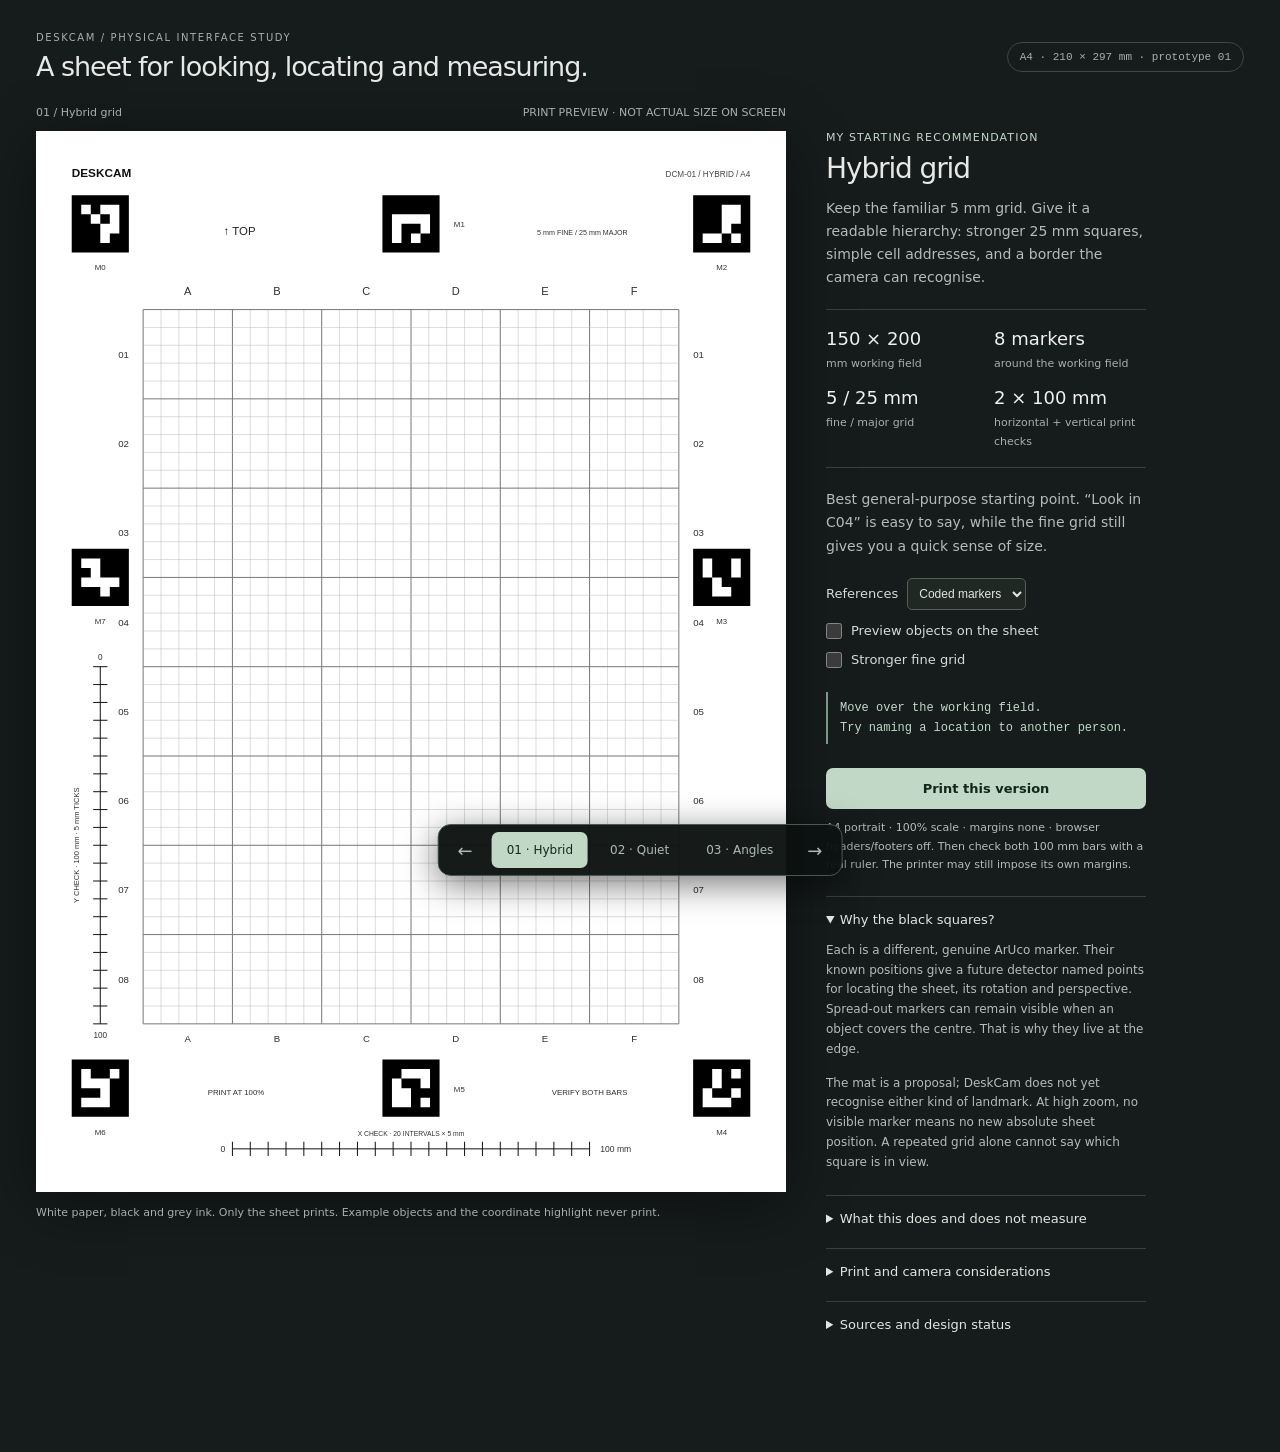
==== explainer/prototype-bench-mat.html @ dafa4680 "Prototype A4 bench mats with grid, angle and Tetris reference options Compare a hierarchical 5 mm gr" ====
<!doctype html>
<!-- Throwaway design study: three A4 desk mats, ?variant=hybrid|quiet|angles.
     Not served by the APK. Geometry is in millimetres; print only the selected SVG.
     The markers are real OpenCV DICT_4X4_50 patterns, not decorative QR-like shapes. -->
<html lang="en">
<head>
<meta charset="utf-8">
<meta name="viewport" content="width=device-width, initial-scale=1">
<title>DeskCam · A4 mat study</title>
<style>
  :root { color-scheme: dark; font-family: Inter, ui-sans-serif, system-ui, sans-serif; color:#e8e9e7; background:#161b1b; }
  * { box-sizing:border-box; }
  body { margin:0; }
  button, input { font:inherit; }
  button { cursor:pointer; }
  a { color:#b7d9c3; text-underline-offset:3px; }
  .top { max-width:1280px; margin:auto; padding:32px 36px 24px; display:flex; justify-content:space-between; align-items:center; gap:20px; }
  .eyebrow { text-transform:uppercase; letter-spacing:.16em; font-size:10px; color:#a2b3aa; margin:0 0 8px; }
  h1 { font-size:27px; font-weight:500; letter-spacing:-.04em; margin:0; }
  .badge { font:11px ui-monospace,monospace; color:#a4b1a9; border:1px solid #3d4942; border-radius:20px; padding:8px 12px; white-space:nowrap; }
  main { max-width:1280px; margin:auto; padding:0 36px 120px; display:grid; grid-template-columns:minmax(0, 750px) minmax(260px, 320px); gap:40px; align-items:start; }
  .paper-label { display:flex; justify-content:space-between; font-size:11px; color:#a7b0aa; margin-bottom:12px; }
  #paper-shell { max-width:750px; background:white; box-shadow:0 12px 60px #0006; }
  #sheet { width:100%; height:auto; display:block; background:white; color-scheme:light; }
  .paper-foot { color:#a7b0aa; font-size:11px; margin:12px 0; line-height:1.6; }
  aside { position:sticky; top:25px; padding-top:25px; }
  .kicker { color:#c2d7c9; font-size:11px; text-transform:uppercase; letter-spacing:.1em; }
  h2 { font-size:28px; font-weight:500; letter-spacing:-.04em; margin:8px 0 12px; }
  aside p { color:#b3bdb7; font-size:14px; line-height:1.65; margin:0 0 20px; }
  .specs { display:grid; grid-template-columns:1fr 1fr; gap:16px; border-top:1px solid #38403b; border-bottom:1px solid #38403b; padding:18px 0; margin-bottom:20px; }
  .specs strong { display:block; font-size:18px; font-weight:500; color:#f0f1ee; margin-bottom:3px; }
  .specs span { font-size:11px; color:#a7b0aa; }
  .controls { display:grid; gap:13px; margin:20px 0; }
  .controls label { display:flex; align-items:center; gap:9px; font-size:13px; color:#d4dcd6; }
  select { max-width:185px; border:1px solid #536057; border-radius:5px; background:#202823; color:#e0e7e0; padding:7px; font-size:12px; }
  input { accent-color:#a0c8ac; width:16px; height:16px; margin:0; }
  label:has(input:disabled) { opacity:.4; }
  #readout { min-height:52px; border-left:2px solid #799984; padding:6px 0 6px 12px; font:12px/1.7 ui-monospace,monospace; color:#c1d9c9; margin:24px 0; }
  .print { width:100%; border:0; border-radius:7px; background:#c0d8c5; color:#15251a; font-size:13px; font-weight:600; padding:13px 18px; }
  .print:hover { background:#d8e9db; }
  .small { font-size:11px; line-height:1.65; margin-top:10px; }
  details { border-top:1px solid #38403b; margin-top:22px; padding-top:15px; }
  summary { font-size:13px; cursor:pointer; color:#e0e6e0; }
  details p { font-size:12px; margin:14px 0 0; }
  .switcher { position:fixed; bottom:24px; left:50%; transform:translateX(-50%); display:flex; align-items:center; gap:7px; padding:7px; border-radius:13px; background:#0d1211f5; border:1px solid #4a5950; box-shadow:0 8px 35px #0008; z-index:10; }
  .switcher button { background:transparent; color:#aebbb2; border:0; border-radius:7px; padding:11px 15px; font-size:12px; white-space:nowrap; }
  .switcher button[aria-pressed=true] { background:#c0d8c5; color:#14291c; }
  .switcher .arrow { font-size:18px; padding:7px 12px; }
  .switcher button:focus-visible { outline:2px solid white; outline-offset:3px; }
  @media(max-width:850px) {
    .top { padding:23px 20px; } h1 { font-size:23px; } .badge { display:none; }
    main { padding:0 20px 110px; grid-template-columns:1fr; gap:20px; }
    aside { position:static; padding-top:0; } .switcher { bottom:12px; gap:1px; padding:5px; }
    .switcher button { padding:11px 9px; } .switcher .arrow { padding:7px; }
  }
  @page { size:A4 portrait; margin:0; }
  @media print {
    :root, body { background:#fff; margin:0; padding:0; }
    .screen-only, .demo-objects, .hover-cell { display:none !important; }
    main { display:block; max-width:none; padding:0; margin:0; }
    #paper-shell { width:210mm; height:297mm; max-width:none; box-shadow:none; margin:0; }
    #sheet { width:210mm; height:297mm; print-color-adjust:exact; -webkit-print-color-adjust:exact; }
  }
</style>
</head>
<body>
<header class="top screen-only">
  <div><p class="eyebrow">DeskCam / physical interface study</p><h1>A sheet for looking, locating and measuring.</h1></div>
  <span class="badge">A4 · 210 × 297 mm · prototype 01</span>
</header>
<main>
  <section>
    <div class="paper-label screen-only"><span id="preview-label">01 / Hybrid grid</span><span>PRINT PREVIEW · NOT ACTUAL SIZE ON SCREEN</span></div>
    <div id="paper-shell">
      <svg id="sheet" xmlns="http://www.w3.org/2000/svg" width="210mm" height="297mm" viewBox="0 0 210 297" role="img" aria-label="A4 camera desk mat"></svg>
    </div>
    <p class="paper-foot screen-only">White paper, black and grey ink. Only the sheet prints. Example objects and the coordinate highlight never print.</p>
  </section>
  <aside class="screen-only">
    <div class="kicker" id="recommendation">My starting recommendation</div>
    <h2 id="variant-name">Hybrid grid</h2>
    <p id="variant-description"></p>
    <div class="specs">
      <div><strong>150 × 200</strong><span>mm working field</span></div>
      <div><strong id="reference-count">8 markers</strong><span id="reference-label">around the working field</span></div>
      <div><strong id="detail-value">5 / 25 mm</strong><span id="detail-label">fine / major grid</span></div>
      <div><strong>2 × 100 mm</strong><span>horizontal + vertical print checks</span></div>
    </div>
    <p id="tradeoff"></p>
    <div class="controls">
      <label>References <select id="references"><option value="coded">Coded markers</option><option value="tetris">Tetris corners</option></select></label>
      <label><input id="objects" type="checkbox"> Preview objects on the sheet</label>
      <label><input id="strong" type="checkbox"> Stronger fine grid</label>
    </div>
    <div id="readout" aria-live="polite">Move over the working field.<br>Try naming a location to another person.</div>
    <button class="print" id="print">Print this version</button>
    <p class="small">A4 portrait · 100% scale · margins none · browser headers/footers off. Then check both 100 mm bars with a real ruler. The printer may still impose its own margins.</p>
    <details open>
      <summary id="reference-heading">Why the black squares?</summary>
      <p id="reference-description">Each is a different, genuine ArUco marker. Their known positions give a future detector named points for locating the sheet, its rotation and perspective. Spread-out markers can remain visible when an object covers the centre. That is why they live at the edge.</p>
      <p>The mat is a proposal; DeskCam does not yet recognise either kind of landmark. At high zoom, no visible marker means no new absolute sheet position. A repeated grid alone cannot say which square is in view.</p>
    </details>
    <details>
      <summary>What this does and does not measure</summary>
      <p>Letters and numbers address 25 mm cells. In the grid and quiet versions, A01 is the upper-left cell. Sheet coordinates start at the working field’s upper-left corner; x goes right and y goes down.</p>
      <p>The angle version uses 0° up, increasing clockwise. Read angles with the part aligned to the centre, or after correcting the camera view to the paper plane.</p>
      <p>Scale applies to the paper plane. A raised component’s top is closer to the camera, so its apparent size is different. Lens calibration is a separate job; this is not a replacement for a calibration board.</p>
    </details>
    <details>
      <summary>Print and camera considerations</summary>
      <p>Start with flat, matte paper. The fine grid is deliberately quieter than an object edge. Use the stronger option if your printer loses it; making every line heavy can make a small part harder to separate from its background.</p>
      <p>The isolated reference bars use identical 5 mm ticks. For the current DeskCam scale tool, select one strip as the reference and specify a 5 mm pitch. The grid and marker patterns are competing periodic textures.</p>
      <p>Focus on the object, not a crisp background marking. Keep several edge markers visible when you want to locate the whole sheet. Printed grey is not a calibrated exposure or colour reference.</p>
    </details>
    <details>
      <summary>Sources and design status</summary>
      <p>The geometry and line weights are design proposals, pending a real home-printer and camera trial. In coded mode, marker patterns are generated from OpenCV’s DICT_4X4_50, IDs 0–7, with 16 mm black outer squares and a 3 mm white surround.</p>
      <p><a href="https://docs.opencv.org/4.x/db/da9/tutorial_aruco_board_detection.html">OpenCV: marker boards and partial visibility</a><br><a href="https://docs.opencv.org/4.x/da/d13/tutorial_aruco_calibration.html">OpenCV: ArUco / ChArUco calibration</a><br><a href="https://helpx.adobe.com/acrobat/desktop/print-documents/set-up-and-print-pdfs/page-size.html">Adobe: actual-size printing</a></p>
    </details>
  </aside>
</main>
<nav class="switcher screen-only" aria-label="Compare mat designs">
  <button class="arrow" id="previous" aria-label="Previous design">←</button>
  <button data-variant="hybrid" aria-pressed="true">01 · Hybrid</button>
  <button data-variant="quiet" aria-pressed="false">02 · Quiet</button>
  <button data-variant="angles" aria-pressed="false">03 · Angles</button>
  <button class="arrow" id="next" aria-label="Next design">→</button>
</nav>
<script>
const NS = 'http://www.w3.org/2000/svg';
const sheet = document.getElementById('sheet');
const field = {x:30, y:50, w:150, h:200};
// Generated with cv2.aruco.generateImageMarker(DICT_4X4_50, id, 6).
// Each string is one row of six modules, including the one-module black border.
const markerBits = [["111111", "101001", "110101", "111001", "111011", "111111"], ["111111", "111111", "100001", "101101", "101011", "111111"], ["111111", "111001", "111001", "111011", "100101", "111111"], ["111111", "101101", "101101", "110111", "110011", "111111"], ["111111", "110101", "110111", "101101", "100011", "111111"], ["111111", "110001", "101101", "100111", "100101", "111111"], ["111111", "101101", "100011", "111011", "100011", "111111"], ["111111", "100111", "110111", "100001", "111011", "111111"]];
const markerCentres = [[18,26],[105,26],[192,26],[192,125],[192,268],[105,268],[18,268],[18,125]];
// A future detector can use this explicit geometry; nothing is inferred from screen pixels.
window.DeskcamMat = {
  revision:'DCM-01', units:'mm', dictionary:'DICT_4X4_50', page:[210,297], field,
  markerSize:16, quietZone:3,
  codedMarkers:markerCentres.map(([x,y], id) => ({id, corners:[[x-8,y-8],[x+8,y-8],[x+8,y+8],[x-8,y+8]]}))
};
const variants = {
  hybrid:{name:'Hybrid grid', label:'01 / Hybrid grid', recommendation:'My starting recommendation',
    description:'Keep the familiar 5 mm grid. Give it a readable hierarchy: stronger 25 mm squares, simple cell addresses, and a border the camera can recognise.',
    detail:'5 / 25 mm', detailLabel:'fine / major grid',
    tradeoff:'Best general-purpose starting point. “Look in C04” is easy to say, while the fine grid still gives you a quick sense of size.'},
  quiet:{name:'Quiet field', label:'02 / Quiet field', recommendation:'For seeing the object clearly',
    description:'Leave the centre almost empty. Put the scale, addresses and recognition marks around the edge, where they compete less with component outlines.',
    detail:'5 mm edges', detailLabel:'no grid beneath the object',
    tradeoff:'My second choice for tiny parts or software that separates objects from the background. Coarse cell locations are less obvious without grid lines.'},
  angles:{name:'Angle station', label:'03 / Angle station', recommendation:'For deliberate alignment',
    description:'A centre and an angle dial make this a small alignment station. Position a part on the crosshair, then refer to a direction or radius.',
    detail:'10° / 30°', detailLabel:'ticks / numbered angles',
    tradeoff:'Useful for comparing a lead, edge or tool direction. Less useful for general placement: the object often hides the centre, and the ring needs centring to mean anything.'}
};
document.getElementById('references').value = new URLSearchParams(location.search).get('references') === 'tetris' ? 'tetris' : 'coded';
let variant = new URLSearchParams(location.search).get('variant') || 'hybrid';
if (!variants[variant]) variant = 'hybrid';
function el(tag, attrs={}, text='', parent=sheet) {
  const node=document.createElementNS(NS,tag);
  for (const [key,value] of Object.entries(attrs)) node.setAttribute(key,value);
  if(text) node.textContent=text;
  parent.appendChild(node); return node;
}
function line(x1,y1,x2,y2,stroke='#222',width=.22,parent=sheet) {
  return el('line',{x1,y1,x2,y2,stroke,'stroke-width':width},'',parent);
}
function text(x,y,value,size=2.7,anchor='middle',fill='#303030',parent=sheet) {
  return el('text',{x,y,'font-size':size,'font-family':'Arial, Helvetica, sans-serif','text-anchor':anchor,fill},value,parent);
}
function cross(x,y,r=1.3,colour='#888',width=.18,parent=sheet) {
  line(x-r,y,x+r,y,colour,width,parent); line(x,y-r,x,y+r,colour,width,parent);
}
// Four distinct tetrominoes: TL=L, TR=T, BR=Z, BL=O. The Z and O have rotational
// symmetry individually. Their distinct identities and known layout orient the sheet
// when enough landmarks are visible; they are not ArUco codes or detector-ready tags.
const tetrominoes = [
  {id:0,name:'L / TL',cells:[[0,0],[0,1],[0,2],[1,2]],w:2,h:3},
  {id:2,name:'T / TR',cells:[[0,0],[1,0],[2,0],[1,1]],w:3,h:2},
  {id:4,name:'Z / BR',cells:[[0,0],[1,0],[1,1],[2,1]],w:3,h:2},
  {id:6,name:'O / BL',cells:[[0,0],[1,0],[0,1],[1,1]],w:2,h:2}
];
function markers() {
  const tetris=document.getElementById('references').value==='tetris';
  window.DeskcamMat.referenceMode=tetris?'tetris':'coded';
  window.DeskcamMat.markers=tetris?[]:window.DeskcamMat.codedMarkers;
  window.DeskcamMat.landmarks=tetris?tetrominoes.map(shape=>({...shape,centre:markerCentres[shape.id],cellSize:5})):[];
  if(tetris) {
    tetrominoes.forEach(shape=>{
      const [x,y]=markerCentres[shape.id], cell=5;
      const g=el('g',{'data-tetromino':shape.name});
      let d='';
      shape.cells.forEach(([cx,cy])=>{ d+=`M${cx} ${cy}h1v1h-1z`; });
      el('path',{d,fill:'#000',transform:`translate(${x-shape.w*cell/2} ${y-shape.h*cell/2}) scale(${cell})`},'',g);
      text(x,y+12,shape.name,2.2,'middle','#333',g);
    });
    return;
  }
  markerCentres.forEach(([x,y],id) => {
    const g=el('g',{'data-marker-id':id});
    el('rect',{x:x-11,y:y-11,width:22,height:22,fill:'white'},'',g);
    // A single black compound path prevents hairline seams between black modules.
    let d='';
    markerBits[id].forEach((row,r)=>[...row].forEach((bit,c)=>{
      if(bit==='1') d+=`M${c} ${r}h1v1h-1z`;
    }));
    el('path',{d,fill:'#000',transform:`translate(${x-8} ${y-8}) scale(${16/6})`},'',g);
    if(id===1||id===5) text(x+12,y+1,`M${id}`,2.2,'start','#333',g);
    else text(x,y+13,`M${id}`,2.2,'middle','#333',g);
  });
}
function common() {
  el('rect',{width:210,height:297,fill:'white'});
  text(10,13,'DESKCAM',3.3,'start','#111').setAttribute('font-weight','700');
  text(200,13,`DCM-01 / ${variant.toUpperCase()} / A4`,2.3,'end','#444');
  markers();
  // Exact, isolated references in both axes. All ticks are identical and 5 mm apart.
  line(55,285,155,285,'#111',.28);
  for(let mm=0;mm<=100;mm+=5) line(55+mm,283,55+mm,287,'#111',.28);
  text(53,286,'0',2.4,'end'); text(158,286,'100 mm',2.4,'start');
  text(105,281.5,'X CHECK · 20 INTERVALS × 5 mm',1.9);
  line(18,150,18,250,'#111',.28);
  for(let mm=0;mm<=100;mm+=5) line(16,150+mm,20,150+mm,'#111',.28);
  text(18,148,'0',2.3); text(18,254,'100',2.3);
  text(12,200,'Y CHECK · 100 mm · 5 mm TICKS',2.1).setAttribute('transform','rotate(-90 12 200)');
  // Orientation cue has different words at each end; letters do not have to do that job.
  text(57,29,'↑ TOP',3.2,'middle','#222');
  text(153,29,variant==='hybrid'?'5 mm FINE / 25 mm MAJOR':variant==='quiet'?'5 mm EDGE TICKS':'0° UP / CLOCKWISE',2.0);
  text(56,270,'PRINT AT 100%',2.2); text(155,270,'VERIFY BOTH BARS',2.2);
}
function addresses() {
  for(let c=0;c<6;c++) {
    text(field.x+c*25+12.5,46,String.fromCharCode(65+c),3.1);
    text(field.x+c*25+12.5,255,String.fromCharCode(65+c),2.7);
  }
  for(let r=0;r<8;r++) {
    const y=field.y+r*25+13.5, label=String(r+1).padStart(2,'0');
    text(26,y,label,2.7,'end'); text(184,y,label,2.7,'start');
  }
}
function hybrid() {
  const fine=document.getElementById('strong').checked?'#939393':'#b9b9b9';
  const width=document.getElementById('strong').checked ? .22 : .14;
  for(let x=0;x<=150;x+=5) line(30+x,50,30+x,250,x%25===0?'#777':fine,x%25===0 ? .28 : width);
  for(let y=0;y<=200;y+=5) line(30,50+y,180,50+y,y%25===0?'#777':fine,y%25===0 ? .28 : width);
  addresses();
}
function quiet() {
  for(let x=0;x<=150;x+=5) {
    const n=x%25===0?2.8:1.3;
    line(30+x,50,30+x,50+n,'#777',.22); line(30+x,250,30+x,250-n,'#777',.22);
  }
  for(let y=0;y<=200;y+=5) {
    const n=y%25===0?2.8:1.3;
    line(30,50+y,30+n,50+y,'#777',.22); line(180,50+y,180-n,50+y,'#777',.22);
  }
  [[55,75],[155,75],[55,225],[155,225]].forEach(([x,y])=>cross(x,y,1.1,'#bbb'));
  cross(105,150,1.5,'#bbb');
  addresses();
}
function polar(r,deg) { const a=(deg-90)*Math.PI/180; return [105+r*Math.cos(a),150+r*Math.sin(a)]; }
function angles() {
  for(const r of [20,40,60]) {
    el('circle',{cx:105,cy:150,r,fill:'none',stroke:'#b0b0b0','stroke-width':.18});
    const [x,y]=polar(r,225); text(x-2,y+2,`r${r}`,2.4,'end','#777');
  }
  el('circle',{cx:105,cy:150,r:68,fill:'none',stroke:'#555','stroke-width':.3});
  for(let deg=0;deg<360;deg+=10) {
    const a=polar(deg%30===0?64:66,deg),b=polar(68,deg);
    line(...a,...b,'#333',deg%30===0 ? .3 : .2);
    if(deg%30===0) { const [x,y]=polar(74,deg); text(x,y+1,`${deg}°`,deg%90===0?3.2:2.5); }
  }
  // Broken axes leave the placement zone quieter than a full fan of spokes.
  for(const deg of [0,90,180,270]) { line(...polar(5,deg),...polar(60,deg),'#aaa',.18); }
  cross(105,150,3,'#333',.25);
  text(105,56,'ALIGN THE PART TO THE CENTRE',2.5);
  text(105,243,'RADII IN mm · ANGLES CLOCKWISE FROM TOP',2.2);
}
function objects() {
  if(!document.getElementById('objects').checked) return;
  const g=el('g',{class:'demo-objects','pointer-events':'none'});
  const pcb=el('g',{transform:'rotate(-12 105 150)'},'',g);
  el('rect',{x:69,y:125,width:72,height:50,rx:1.4,fill:'#355949',stroke:'#243c32','stroke-width':.5},'',pcb);
  [[73,129],[137,129],[73,171],[137,171]].forEach(([cx,cy])=>el('circle',{cx,cy,r:1.4,fill:'#e7d5a0'},'',pcb));
  el('path',{d:'M79 151H91V139H113V148H131M82 166H112V159H131',fill:'none',stroke:'#82a987','stroke-width':.8},'',pcb);
  el('rect',{x:94,y:142,width:21,height:16,rx:.7,fill:'#1d2324'},'',pcb);
  for(let i=0;i<8;i++) {
    line(95+i*2.6,139.5,95+i*2.6,142,'#bcc0bb',.8,pcb);
    line(95+i*2.6,158,95+i*2.6,160.5,'#bcc0bb',.8,pcb);
  }
  text(104.5,151,'IC',3,'middle','#89938a',pcb);
  el('rect',{x:123,y:143,width:10,height:17,fill:'#232c2c'},'',pcb);
  text(80,135,'EXAMPLE',2.5,'start','#dae2d8',pcb);
  el('circle',{cx:144,cy:214,r:9,fill:'#c4c9c8',stroke:'#747d7b','stroke-width':.45},'',g);
  el('circle',{cx:144,cy:214,r:4,fill:'#fff',stroke:'#747d7b','stroke-width':.4},'',g);
}
function render() {
  sheet.replaceChildren(); common(); ({hybrid,quiet,angles}[variant])(); objects();
  el('rect',{id:'hover',class:'hover-cell',fill:'#629fbc','fill-opacity':.16,stroke:'#477d97','stroke-width':.35,visibility:'hidden','pointer-events':'none'});
  const info=variants[variant];
  for(const [id,key] of [['preview-label','label'],['variant-name','name'],['recommendation','recommendation'],['variant-description','description'],['detail-value','detail'],['detail-label','detailLabel'],['tradeoff','tradeoff']]) document.getElementById(id).textContent=info[key];
  document.getElementById('strong').disabled=variant!=='hybrid';
  const tetris=document.getElementById('references').value==='tetris';
  document.getElementById('reference-count').textContent=tetris?'4 shapes':'8 markers';
  document.getElementById('reference-label').textContent=tetris?'different in each corner':'around the working field';
  document.getElementById('reference-heading').textContent=tetris?'Your Tetris idea':'Why the black squares?';
  document.getElementById('reference-description').textContent=tetris
    ? 'Yes: different corner shapes break the grid’s rotational symmetry. Here L is top-left, T top-right, Z bottom-right and O bottom-left. The Z and O are individually ambiguous after some rotations; the known arrangement resolves orientation when enough corners are visible. This would need shape-recognition code of our own.'
    : 'Each is a different, genuine ArUco marker. Their known positions give a future detector named points for locating the sheet, its rotation and perspective. Spread-out markers can remain visible when an object covers the centre. That is why they live at the edge.';
  document.querySelectorAll('[data-variant]').forEach(b=>b.setAttribute('aria-pressed',String(b.dataset.variant===variant)));
  document.getElementById('readout').innerHTML='Move over the working field.<br>Try naming a location to another person.';
  sheet.setAttribute('aria-label',`A4 ${info.name} desk mat: ${tetris?'four Tetris corner shapes':'eight ArUco markers'} and two 100 mm check bars`);
}
function select(next) {
  variant=next;
  const url=new URL(location.href); url.searchParams.set('variant',variant);
  url.searchParams.set('references',document.getElementById('references').value);
  history.replaceState(null,'',url); render();
}
function cycle(step) { const keys=Object.keys(variants); select(keys[(keys.indexOf(variant)+step+keys.length)%keys.length]); }
function locationAt(event) {
  const p=sheet.createSVGPoint(); p.x=event.clientX; p.y=event.clientY;
  const q=p.matrixTransform(sheet.getScreenCTM().inverse());
  const x=q.x-field.x,y=q.y-field.y, highlight=document.getElementById('hover');
  if(x<0||y<0||x>=field.w||y>=field.h) { highlight.setAttribute('visibility','hidden'); return; }
  const c=Math.floor(x/25),r=Math.floor(y/25);
  if(variant==='angles') {
    highlight.setAttribute('visibility','hidden');
    const dx=q.x-105,dy=q.y-150,rad=Math.hypot(dx,dy);
    const angle=(Math.atan2(dx,-dy)*180/Math.PI+360)%360;
    document.getElementById('readout').textContent=`r ${rad.toFixed(1)} mm · ${angle.toFixed(0)}° clockwise from top`;
  } else {
    for(const [key,value] of Object.entries({x:field.x+c*25,y:field.y+r*25,width:25,height:25,visibility:'visible'})) highlight.setAttribute(key,value);
    document.getElementById('readout').textContent=`${String.fromCharCode(65+c)}${String(r+1).padStart(2,'0')} · x ${x.toFixed(1)} mm · y ${y.toFixed(1)} mm`;
  }
}
document.querySelectorAll('[data-variant]').forEach(b=>b.addEventListener('click',()=>select(b.dataset.variant)));
document.getElementById('previous').onclick=()=>cycle(-1);
document.getElementById('next').onclick=()=>cycle(1);
document.getElementById('objects').onchange=render;
document.getElementById('references').onchange=()=>select(variant);
document.getElementById('strong').onchange=render;
document.getElementById('print').onclick=()=>window.print();
sheet.addEventListener('pointermove',locationAt);
sheet.addEventListener('pointerleave',()=>document.getElementById('hover').setAttribute('visibility','hidden'));
document.addEventListener('keydown',event=>{
  if(event.target.closest('input,textarea,select,[contenteditable]')) return;
  if(event.key==='ArrowLeft'||event.key==='ArrowRight') { event.preventDefault(); cycle(event.key==='ArrowLeft'?-1:1); }
});
render();
</script>
</body>
</html>
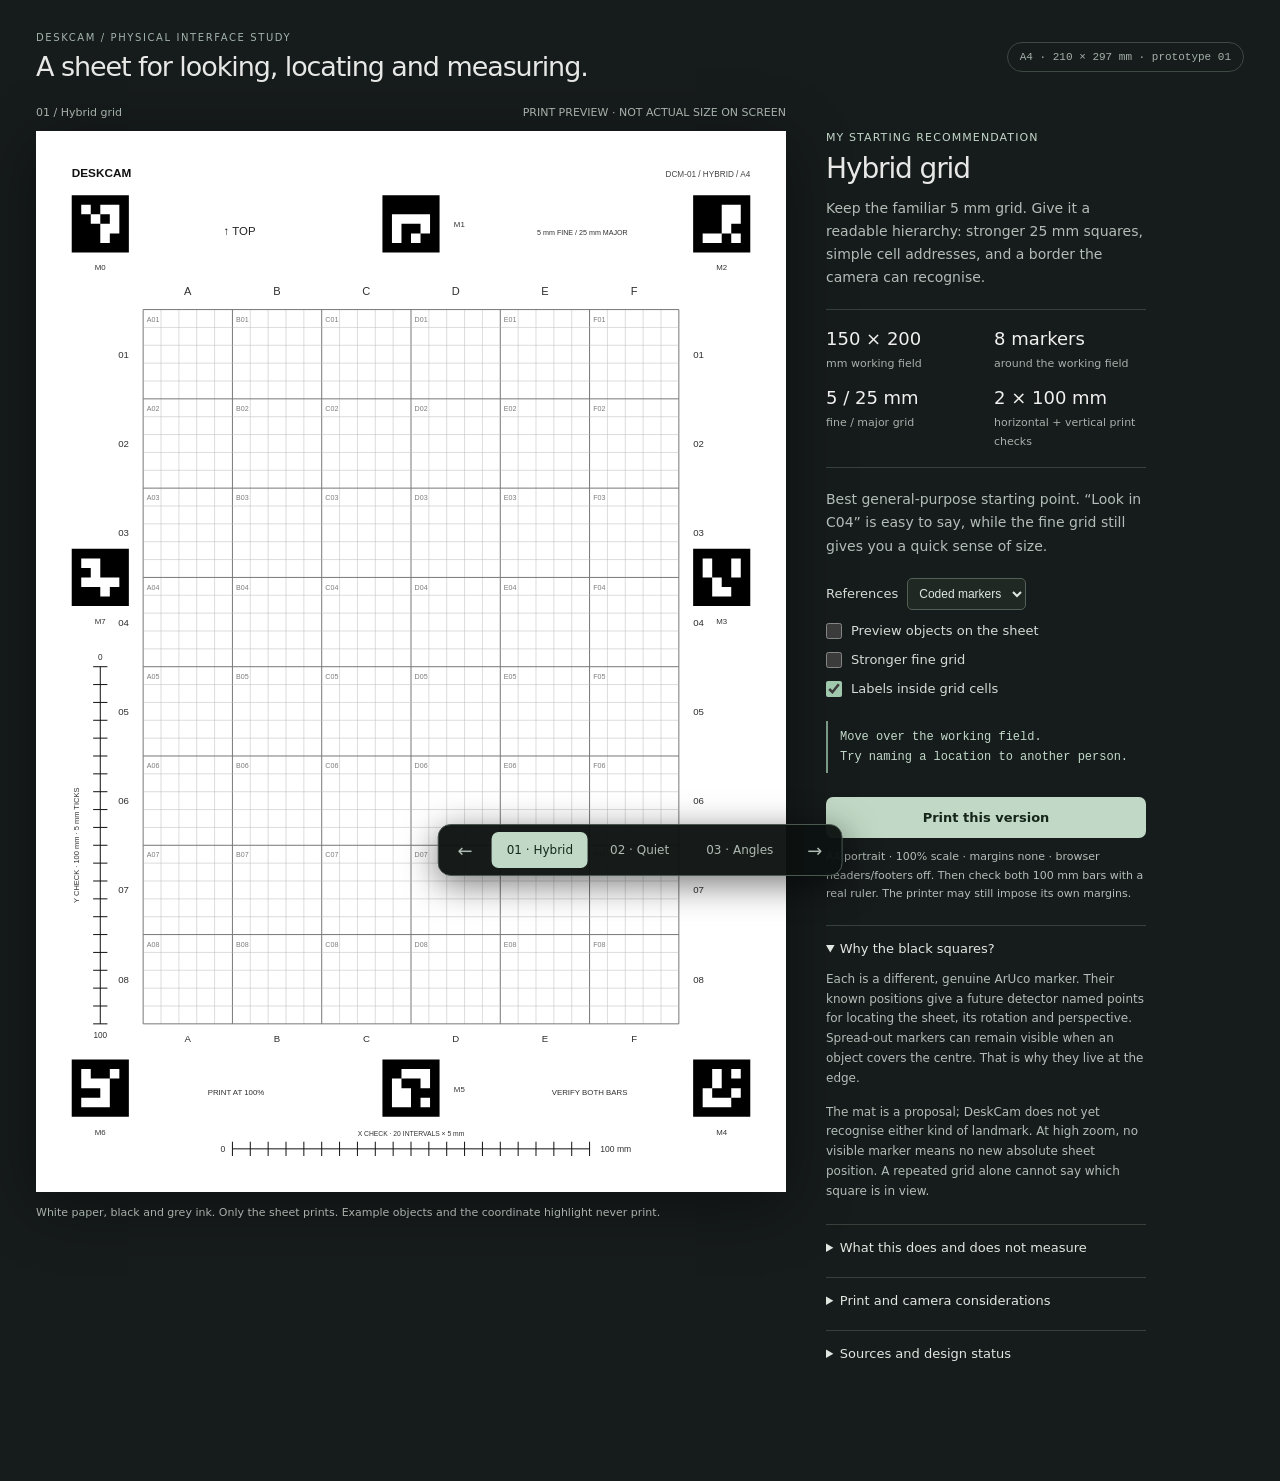
==== commit 13f6d1ec: "Add local cell addresses for close-up mat views Place optional small addresses inside 25 mm grid cel" ====
--- a/explainer/prototype-bench-mat.html
+++ b/explainer/prototype-bench-mat.html
@@ -91,6 +91,7 @@
       <label>References <select id="references"><option value="coded">Coded markers</option><option value="tetris">Tetris corners</option></select></label>
       <label><input id="objects" type="checkbox"> Preview objects on the sheet</label>
       <label><input id="strong" type="checkbox"> Stronger fine grid</label>
+      <label><input id="cellnames" type="checkbox" checked> Labels inside grid cells</label>
     </div>
     <div id="readout" aria-live="polite">Move over the working field.<br>Try naming a location to another person.</div>
     <button class="print" id="print">Print this version</button>
@@ -102,7 +103,7 @@
     </details>
     <details>
       <summary>What this does and does not measure</summary>
-      <p>Letters and numbers address 25 mm cells. In the grid and quiet versions, A01 is the upper-left cell. Sheet coordinates start at the working field’s upper-left corner; x goes right and y goes down.</p>
+      <p>Letters and numbers address 25 mm cells. Optional interior labels leave a nearby address visible in a close crop, if the object does not cover it. In the grid and quiet versions, A01 is the upper-left cell. Sheet coordinates start at the working field’s upper-left corner; x goes right and y goes down.</p>
       <p>The angle version uses 0° up, increasing clockwise. Read angles with the part aligned to the centre, or after correcting the camera view to the paper plane.</p>
       <p>Scale applies to the paper plane. A raised component’s top is closer to the camera, so its apparent size is different. Lens calibration is a separate job; this is not a replacement for a calibration board.</p>
     </details>
@@ -244,6 +245,11 @@
   const width=document.getElementById('strong').checked ? .22 : .14;
   for(let x=0;x<=150;x+=5) line(30+x,50,30+x,250,x%25===0?'#777':fine,x%25===0 ? .28 : width);
   for(let y=0;y<=200;y+=5) line(30,50+y,180,50+y,y%25===0?'#777':fine,y%25===0 ? .28 : width);
+  if(document.getElementById('cellnames').checked) {
+    for(let row=0;row<8;row++) for(let col=0;col<6;col++) {
+      text(31+col*25,53.4+row*25,String.fromCharCode(65+col)+String(row+1).padStart(2,'0'),2,'start','#7d7d7d');
+    }
+  }
   addresses();
 }
 function quiet() {
@@ -301,6 +307,7 @@
   const info=variants[variant];
   for(const [id,key] of [['preview-label','label'],['variant-name','name'],['recommendation','recommendation'],['variant-description','description'],['detail-value','detail'],['detail-label','detailLabel'],['tradeoff','tradeoff']]) document.getElementById(id).textContent=info[key];
   document.getElementById('strong').disabled=variant!=='hybrid';
+  document.getElementById('cellnames').disabled=variant!=='hybrid';
   const tetris=document.getElementById('references').value==='tetris';
   document.getElementById('reference-count').textContent=tetris?'4 shapes':'8 markers';
   document.getElementById('reference-label').textContent=tetris?'different in each corner':'around the working field';
@@ -341,6 +348,7 @@
 document.getElementById('objects').onchange=render;
 document.getElementById('references').onchange=()=>select(variant);
 document.getElementById('strong').onchange=render;
+document.getElementById('cellnames').onchange=render;
 document.getElementById('print').onclick=()=>window.print();
 sheet.addEventListener('pointermove',locationAt);
 sheet.addEventListener('pointerleave',()=>document.getElementById('hover').setAttribute('visibility','hidden'));
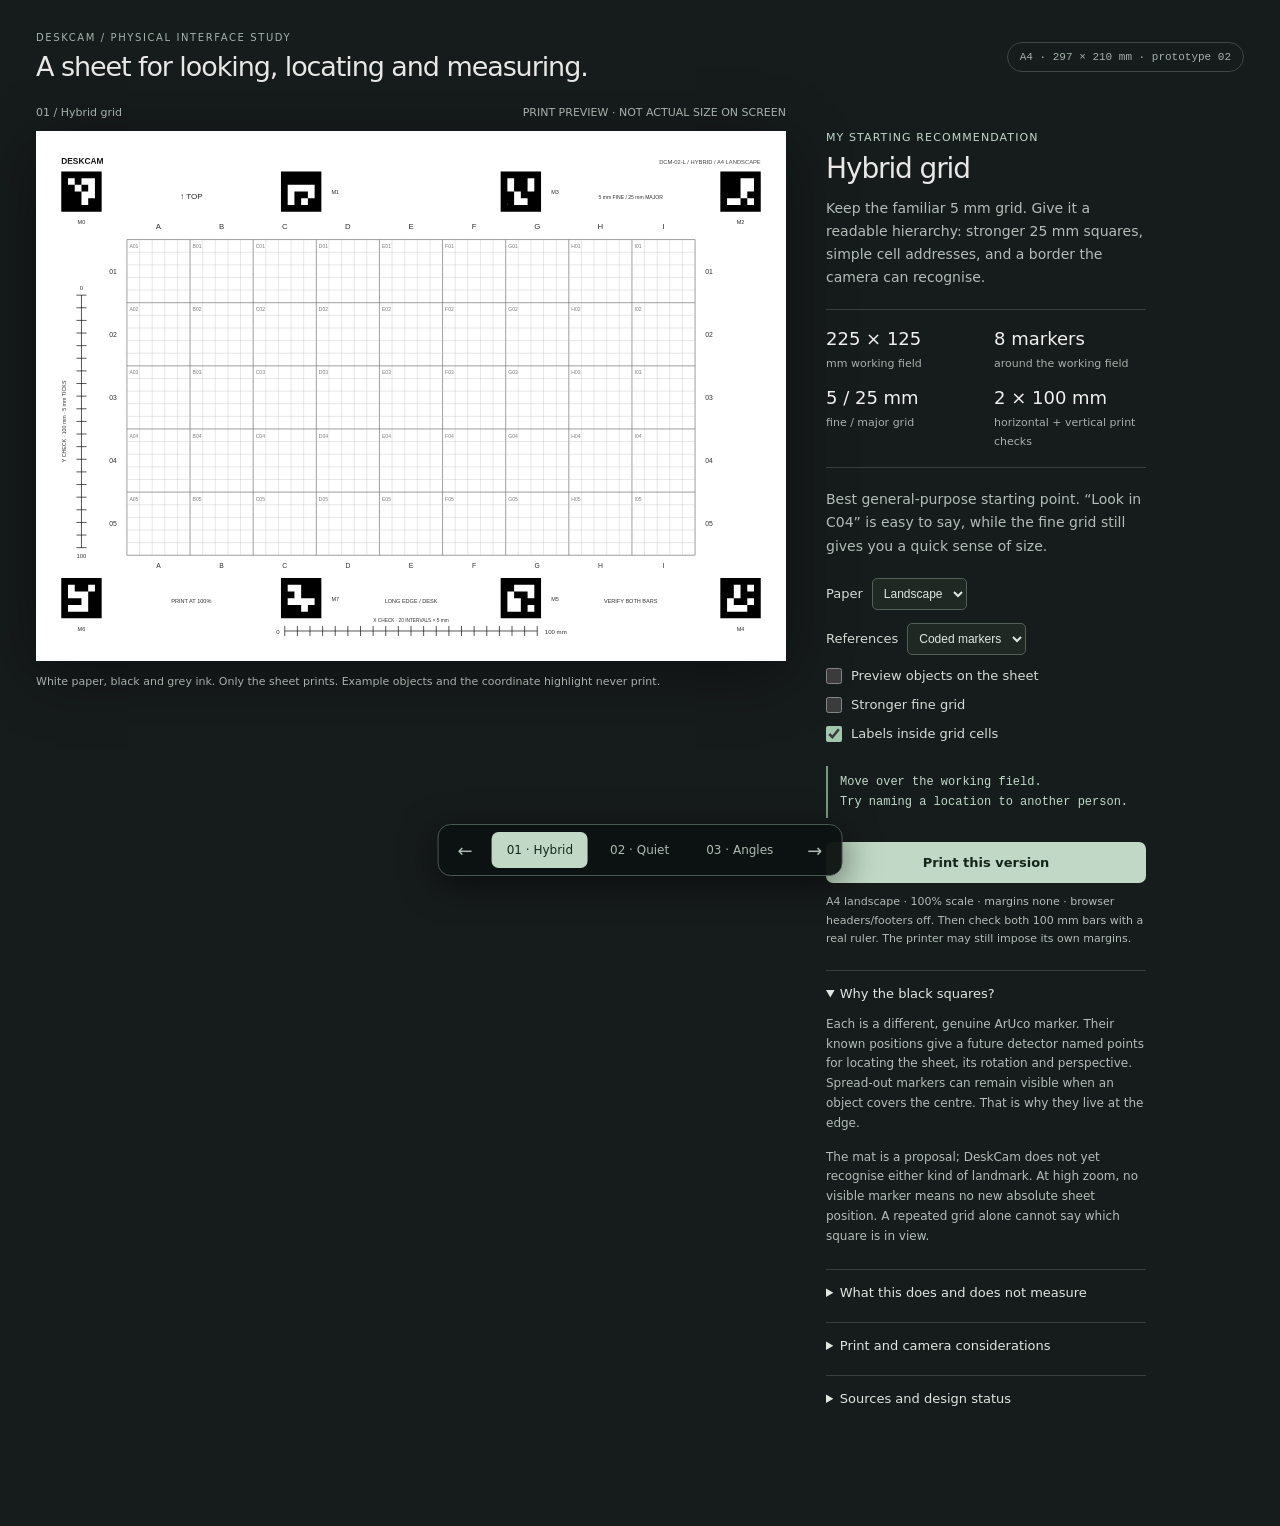
==== commit 021a6a13: "Merge the landscape bench mat from codex-review" ====
--- a/explainer/prototype-bench-mat.html
+++ b/explainer/prototype-bench-mat.html
@@ -66,7 +66,7 @@
 <body>
 <header class="top screen-only">
   <div><p class="eyebrow">DeskCam / physical interface study</p><h1>A sheet for looking, locating and measuring.</h1></div>
-  <span class="badge">A4 · 210 × 297 mm · prototype 01</span>
+  <span class="badge" id="page-badge">A4 · 210 × 297 mm · prototype 01</span>
 </header>
 <main>
   <section>
@@ -81,13 +81,14 @@
     <h2 id="variant-name">Hybrid grid</h2>
     <p id="variant-description"></p>
     <div class="specs">
-      <div><strong>150 × 200</strong><span>mm working field</span></div>
+      <div><strong id="field-size">150 × 200</strong><span>mm working field</span></div>
       <div><strong id="reference-count">8 markers</strong><span id="reference-label">around the working field</span></div>
       <div><strong id="detail-value">5 / 25 mm</strong><span id="detail-label">fine / major grid</span></div>
       <div><strong>2 × 100 mm</strong><span>horizontal + vertical print checks</span></div>
     </div>
     <p id="tradeoff"></p>
     <div class="controls">
+      <label>Paper <select id="orientation"><option value="landscape">Landscape</option><option value="portrait">Portrait</option></select></label>
       <label>References <select id="references"><option value="coded">Coded markers</option><option value="tetris">Tetris corners</option></select></label>
       <label><input id="objects" type="checkbox"> Preview objects on the sheet</label>
       <label><input id="strong" type="checkbox"> Stronger fine grid</label>
@@ -95,7 +96,7 @@
     </div>
     <div id="readout" aria-live="polite">Move over the working field.<br>Try naming a location to another person.</div>
     <button class="print" id="print">Print this version</button>
-    <p class="small">A4 portrait · 100% scale · margins none · browser headers/footers off. Then check both 100 mm bars with a real ruler. The printer may still impose its own margins.</p>
+    <p class="small"><span id="print-orientation">A4 landscape</span> · 100% scale · margins none · browser headers/footers off. Then check both 100 mm bars with a real ruler. The printer may still impose its own margins.</p>
     <details open>
       <summary id="reference-heading">Why the black squares?</summary>
       <p id="reference-description">Each is a different, genuine ArUco marker. Their known positions give a future detector named points for locating the sheet, its rotation and perspective. Spread-out markers can remain visible when an object covers the centre. That is why they live at the edge.</p>
@@ -130,14 +131,28 @@
 <script>
 const NS = 'http://www.w3.org/2000/svg';
 const sheet = document.getElementById('sheet');
-const field = {x:30, y:50, w:150, h:200};
+const landscape=new URLSearchParams(location.search).get('orientation')!=='portrait';
+const pageSize=landscape?[297,210]:[210,297];
+const field=landscape?{x:36,y:43,w:225,h:125}:{x:30,y:50,w:150,h:200};
+const centre=[field.x+field.w/2,field.y+field.h/2];
+const cols=field.w/25, rows=field.h/25;
+const printStyle=document.createElement('style');
+printStyle.textContent=`@page {size:A4 ${landscape?'landscape':'portrait'};margin:0;}
+  @media print {#paper-shell,#sheet {width:${pageSize[0]}mm;height:${pageSize[1]}mm;}}`;
+document.head.appendChild(printStyle);
+sheet.setAttribute('viewBox',`0 0 ${pageSize[0]} ${pageSize[1]}`);
+sheet.setAttribute('width',pageSize[0]+'mm'); sheet.setAttribute('height',pageSize[1]+'mm');
+document.getElementById('orientation').value=landscape?'landscape':'portrait';
+document.getElementById('field-size').textContent=`${field.w} × ${field.h}`;
+document.getElementById('page-badge').textContent=`A4 · ${pageSize[0]} × ${pageSize[1]} mm · prototype 02`;
+document.getElementById('print-orientation').textContent='A4 '+(landscape?'landscape':'portrait');
 // Generated with cv2.aruco.generateImageMarker(DICT_4X4_50, id, 6).
 // Each string is one row of six modules, including the one-module black border.
 const markerBits = [["111111", "101001", "110101", "111001", "111011", "111111"], ["111111", "111111", "100001", "101101", "101011", "111111"], ["111111", "111001", "111001", "111011", "100101", "111111"], ["111111", "101101", "101101", "110111", "110011", "111111"], ["111111", "110101", "110111", "101101", "100011", "111111"], ["111111", "110001", "101101", "100111", "100101", "111111"], ["111111", "101101", "100011", "111011", "100011", "111111"], ["111111", "100111", "110111", "100001", "111011", "111111"]];
-const markerCentres = [[18,26],[105,26],[192,26],[192,125],[192,268],[105,268],[18,268],[18,125]];
+const markerCentres = landscape?[[18,24],[105,24],[279,24],[192,24],[279,185],[192,185],[18,185],[105,185]]:[[18,26],[105,26],[192,26],[192,125],[192,268],[105,268],[18,268],[18,125]];
 // A future detector can use this explicit geometry; nothing is inferred from screen pixels.
 window.DeskcamMat = {
-  revision:'DCM-01', units:'mm', dictionary:'DICT_4X4_50', page:[210,297], field,
+  revision:landscape?'DCM-02-L':'DCM-01', units:'mm', dictionary:'DICT_4X4_50', page:pageSize, field,
   markerSize:16, quietZone:3,
   codedMarkers:markerCentres.map(([x,y], id) => ({id, corners:[[x-8,y-8],[x+8,y-8],[x+8,y+8],[x-8,y+8]]}))
 };
@@ -207,85 +222,91 @@
       if(bit==='1') d+=`M${c} ${r}h1v1h-1z`;
     }));
     el('path',{d,fill:'#000',transform:`translate(${x-8} ${y-8}) scale(${16/6})`},'',g);
-    if(id===1||id===5) text(x+12,y+1,`M${id}`,2.2,'start','#333',g);
+    if(id===1||id===5||(landscape&&(id===3||id===7))) text(x+12,y+1,`M${id}`,2.2,'start','#333',g);
     else text(x,y+13,`M${id}`,2.2,'middle','#333',g);
   });
 }
 function common() {
-  el('rect',{width:210,height:297,fill:'white'});
+  el('rect',{width:pageSize[0],height:pageSize[1],fill:'white'});
   text(10,13,'DESKCAM',3.3,'start','#111').setAttribute('font-weight','700');
-  text(200,13,`DCM-01 / ${variant.toUpperCase()} / A4`,2.3,'end','#444');
+  text(pageSize[0]-10,13,`${window.DeskcamMat.revision} / ${variant.toUpperCase()} / A4 ${landscape?'LANDSCAPE':'PORTRAIT'}`,2.3,'end','#444');
   markers();
   // Exact, isolated references in both axes. All ticks are identical and 5 mm apart.
-  line(55,285,155,285,'#111',.28);
-  for(let mm=0;mm<=100;mm+=5) line(55+mm,283,55+mm,287,'#111',.28);
-  text(53,286,'0',2.4,'end'); text(158,286,'100 mm',2.4,'start');
-  text(105,281.5,'X CHECK · 20 INTERVALS × 5 mm',1.9);
-  line(18,150,18,250,'#111',.28);
-  for(let mm=0;mm<=100;mm+=5) line(16,150+mm,20,150+mm,'#111',.28);
-  text(18,148,'0',2.3); text(18,254,'100',2.3);
-  text(12,200,'Y CHECK · 100 mm · 5 mm TICKS',2.1).setAttribute('transform','rotate(-90 12 200)');
-  // Orientation cue has different words at each end; letters do not have to do that job.
-  text(57,29,'↑ TOP',3.2,'middle','#222');
-  text(153,29,variant==='hybrid'?'5 mm FINE / 25 mm MAJOR':variant==='quiet'?'5 mm EDGE TICKS':'0° UP / CLOCKWISE',2.0);
-  text(56,270,'PRINT AT 100%',2.2); text(155,270,'VERIFY BOTH BARS',2.2);
+  const hx=pageSize[0]/2-50, hy=pageSize[1]-12, vy=landscape?65:150;
+  line(hx,hy,hx+100,hy,'#111',.28);
+  for(let mm=0;mm<=100;mm+=5) line(hx+mm,hy-2,hx+mm,hy+2,'#111',.28);
+  text(hx-2,hy+1,'0',2.4,'end'); text(hx+103,hy+1,'100 mm',2.4,'start');
+  text(hx+50,hy-3.5,'X CHECK · 20 INTERVALS × 5 mm',1.9);
+  line(18,vy,18,vy+100,'#111',.28);
+  for(let mm=0;mm<=100;mm+=5) line(16,vy+mm,20,vy+mm,'#111',.28);
+  text(18,vy-2,'0',2.3); text(18,vy+104,'100',2.3);
+  text(12,vy+50,'Y CHECK · 100 mm · 5 mm TICKS',2.1).setAttribute('transform',`rotate(-90 12 ${vy+50})`);
+  const left=landscape?61.5:57, right=landscape?235.5:153, top=landscape?27:29;
+  text(left,top,'↑ TOP',3.2,'middle','#222');
+  text(right,top,variant==='hybrid'?'5 mm FINE / 25 mm MAJOR':variant==='quiet'?'5 mm EDGE TICKS':'0° UP / CLOCKWISE',2.0);
+  text(landscape?61.5:56,landscape?187:270,'PRINT AT 100%',2.2);
+  text(landscape?235.5:155,landscape?187:270,'VERIFY BOTH BARS',2.2);
+  if(landscape) text(148.5,187,'LONG EDGE / DESK',2.2);
+
 }
 function addresses() {
-  for(let c=0;c<6;c++) {
-    text(field.x+c*25+12.5,46,String.fromCharCode(65+c),3.1);
-    text(field.x+c*25+12.5,255,String.fromCharCode(65+c),2.7);
-  }
-  for(let r=0;r<8;r++) {
+  for(let c=0;c<cols;c++) {
+    text(field.x+c*25+12.5,field.y-4,String.fromCharCode(65+c),3.1);
+    text(field.x+c*25+12.5,field.y+field.h+5,String.fromCharCode(65+c),2.7);
+  }
+  for(let r=0;r<rows;r++) {
     const y=field.y+r*25+13.5, label=String(r+1).padStart(2,'0');
-    text(26,y,label,2.7,'end'); text(184,y,label,2.7,'start');
+    text(field.x-4,y,label,2.7,'end'); text(field.x+field.w+4,y,label,2.7,'start');
   }
 }
 function hybrid() {
   const fine=document.getElementById('strong').checked?'#939393':'#b9b9b9';
   const width=document.getElementById('strong').checked ? .22 : .14;
-  for(let x=0;x<=150;x+=5) line(30+x,50,30+x,250,x%25===0?'#777':fine,x%25===0 ? .28 : width);
-  for(let y=0;y<=200;y+=5) line(30,50+y,180,50+y,y%25===0?'#777':fine,y%25===0 ? .28 : width);
+  for(let x=0;x<=field.w;x+=5) line(field.x+x,field.y,field.x+x,field.y+field.h,x%25===0?'#777':fine,x%25===0 ? .28 : width);
+  for(let y=0;y<=field.h;y+=5) line(field.x,field.y+y,field.x+field.w,field.y+y,y%25===0?'#777':fine,y%25===0 ? .28 : width);
   if(document.getElementById('cellnames').checked) {
-    for(let row=0;row<8;row++) for(let col=0;col<6;col++) {
-      text(31+col*25,53.4+row*25,String.fromCharCode(65+col)+String(row+1).padStart(2,'0'),2,'start','#7d7d7d');
+    for(let row=0;row<rows;row++) for(let col=0;col<cols;col++) {
+      text(field.x+1+col*25,field.y+3.4+row*25,String.fromCharCode(65+col)+String(row+1).padStart(2,'0'),2,'start','#7d7d7d');
     }
   }
   addresses();
 }
 function quiet() {
-  for(let x=0;x<=150;x+=5) {
+  for(let x=0;x<=field.w;x+=5) {
     const n=x%25===0?2.8:1.3;
-    line(30+x,50,30+x,50+n,'#777',.22); line(30+x,250,30+x,250-n,'#777',.22);
-  }
-  for(let y=0;y<=200;y+=5) {
+    line(field.x+x,field.y,field.x+x,field.y+n,'#777',.22);
+    line(field.x+x,field.y+field.h,field.x+x,field.y+field.h-n,'#777',.22);
+  }
+  for(let y=0;y<=field.h;y+=5) {
     const n=y%25===0?2.8:1.3;
-    line(30,50+y,30+n,50+y,'#777',.22); line(180,50+y,180-n,50+y,'#777',.22);
-  }
-  [[55,75],[155,75],[55,225],[155,225]].forEach(([x,y])=>cross(x,y,1.1,'#bbb'));
-  cross(105,150,1.5,'#bbb');
-  addresses();
-}
-function polar(r,deg) { const a=(deg-90)*Math.PI/180; return [105+r*Math.cos(a),150+r*Math.sin(a)]; }
+    line(field.x,field.y+y,field.x+n,field.y+y,'#777',.22);
+    line(field.x+field.w,field.y+y,field.x+field.w-n,field.y+y,'#777',.22);
+  }
+  for(const x of [field.x+25,field.x+field.w-25]) for(const y of [field.y+25,field.y+field.h-25]) cross(x,y,1.1,'#bbb');
+  cross(...centre,1.5,'#bbb'); addresses();
+}
+function polar(r,deg) { const a=(deg-90)*Math.PI/180; return [centre[0]+r*Math.cos(a),centre[1]+r*Math.sin(a)]; }
 function angles() {
-  for(const r of [20,40,60]) {
-    el('circle',{cx:105,cy:150,r,fill:'none',stroke:'#b0b0b0','stroke-width':.18});
+  const outer=landscape?50:68, rings=landscape?[15,30,45]:[20,40,60];
+  for(const r of rings) {
+    el('circle',{cx:centre[0],cy:centre[1],r,fill:'none',stroke:'#b0b0b0','stroke-width':.18});
     const [x,y]=polar(r,225); text(x-2,y+2,`r${r}`,2.4,'end','#777');
   }
-  el('circle',{cx:105,cy:150,r:68,fill:'none',stroke:'#555','stroke-width':.3});
+  el('circle',{cx:centre[0],cy:centre[1],r:outer,fill:'none',stroke:'#555','stroke-width':.3});
   for(let deg=0;deg<360;deg+=10) {
-    const a=polar(deg%30===0?64:66,deg),b=polar(68,deg);
+    const a=polar(deg%30===0?outer-4:outer-2,deg),b=polar(outer,deg);
     line(...a,...b,'#333',deg%30===0 ? .3 : .2);
-    if(deg%30===0) { const [x,y]=polar(74,deg); text(x,y+1,`${deg}°`,deg%90===0?3.2:2.5); }
-  }
-  // Broken axes leave the placement zone quieter than a full fan of spokes.
-  for(const deg of [0,90,180,270]) { line(...polar(5,deg),...polar(60,deg),'#aaa',.18); }
-  cross(105,150,3,'#333',.25);
-  text(105,56,'ALIGN THE PART TO THE CENTRE',2.5);
-  text(105,243,'RADII IN mm · ANGLES CLOCKWISE FROM TOP',2.2);
-}
+    if(deg%30===0) { const [x,y]=polar(outer+6,deg); text(x,y+1,`${deg}°`,deg%90===0?3.2:2.5); }
+  }
+  for(const deg of [0,90,180,270]) line(...polar(5,deg),...polar(rings.at(-1),deg),'#aaa',.18);
+  cross(...centre,3,'#333',.25);
+  text(centre[0],landscape?field.y:field.y+6,'ALIGN THE PART TO THE CENTRE',2.5);
+  text(centre[0],landscape?field.y+field.h+4:field.y+field.h-7,'RADII IN mm · ANGLES CLOCKWISE FROM TOP',2.2);
+}
+
 function objects() {
   if(!document.getElementById('objects').checked) return;
-  const g=el('g',{class:'demo-objects','pointer-events':'none'});
+  const g=el('g',{class:'demo-objects','pointer-events':'none',transform:`translate(${centre[0]-105} ${centre[1]-150})`});
   const pcb=el('g',{transform:'rotate(-12 105 150)'},'',g);
   el('rect',{x:69,y:125,width:72,height:50,rx:1.4,fill:'#355949',stroke:'#243c32','stroke-width':.5},'',pcb);
   [[73,129],[137,129],[73,171],[137,171]].forEach(([cx,cy])=>el('circle',{cx,cy,r:1.4,fill:'#e7d5a0'},'',pcb));
@@ -298,8 +319,8 @@
   text(104.5,151,'IC',3,'middle','#89938a',pcb);
   el('rect',{x:123,y:143,width:10,height:17,fill:'#232c2c'},'',pcb);
   text(80,135,'EXAMPLE',2.5,'start','#dae2d8',pcb);
-  el('circle',{cx:144,cy:214,r:9,fill:'#c4c9c8',stroke:'#747d7b','stroke-width':.45},'',g);
-  el('circle',{cx:144,cy:214,r:4,fill:'#fff',stroke:'#747d7b','stroke-width':.4},'',g);
+  el('circle',{cx:landscape?170:144,cy:landscape?185:214,r:9,fill:'#c4c9c8',stroke:'#747d7b','stroke-width':.45},'',g);
+  el('circle',{cx:landscape?170:144,cy:landscape?185:214,r:4,fill:'#fff',stroke:'#747d7b','stroke-width':.4},'',g);
 }
 function render() {
   sheet.replaceChildren(); common(); ({hybrid,quiet,angles}[variant])(); objects();
@@ -323,6 +344,7 @@
   variant=next;
   const url=new URL(location.href); url.searchParams.set('variant',variant);
   url.searchParams.set('references',document.getElementById('references').value);
+  url.searchParams.set('orientation',landscape?'landscape':'portrait');
   history.replaceState(null,'',url); render();
 }
 function cycle(step) { const keys=Object.keys(variants); select(keys[(keys.indexOf(variant)+step+keys.length)%keys.length]); }
@@ -334,7 +356,7 @@
   const c=Math.floor(x/25),r=Math.floor(y/25);
   if(variant==='angles') {
     highlight.setAttribute('visibility','hidden');
-    const dx=q.x-105,dy=q.y-150,rad=Math.hypot(dx,dy);
+    const dx=q.x-centre[0],dy=q.y-centre[1],rad=Math.hypot(dx,dy);
     const angle=(Math.atan2(dx,-dy)*180/Math.PI+360)%360;
     document.getElementById('readout').textContent=`r ${rad.toFixed(1)} mm · ${angle.toFixed(0)}° clockwise from top`;
   } else {
@@ -347,6 +369,11 @@
 document.getElementById('next').onclick=()=>cycle(1);
 document.getElementById('objects').onchange=render;
 document.getElementById('references').onchange=()=>select(variant);
+document.getElementById('orientation').onchange=()=>{
+  const url=new URL(location.href); url.searchParams.set('orientation',document.getElementById('orientation').value);
+  url.searchParams.set('variant',variant); url.searchParams.set('references',document.getElementById('references').value);
+  location.href=url.href;
+};
 document.getElementById('strong').onchange=render;
 document.getElementById('cellnames').onchange=render;
 document.getElementById('print').onclick=()=>window.print();
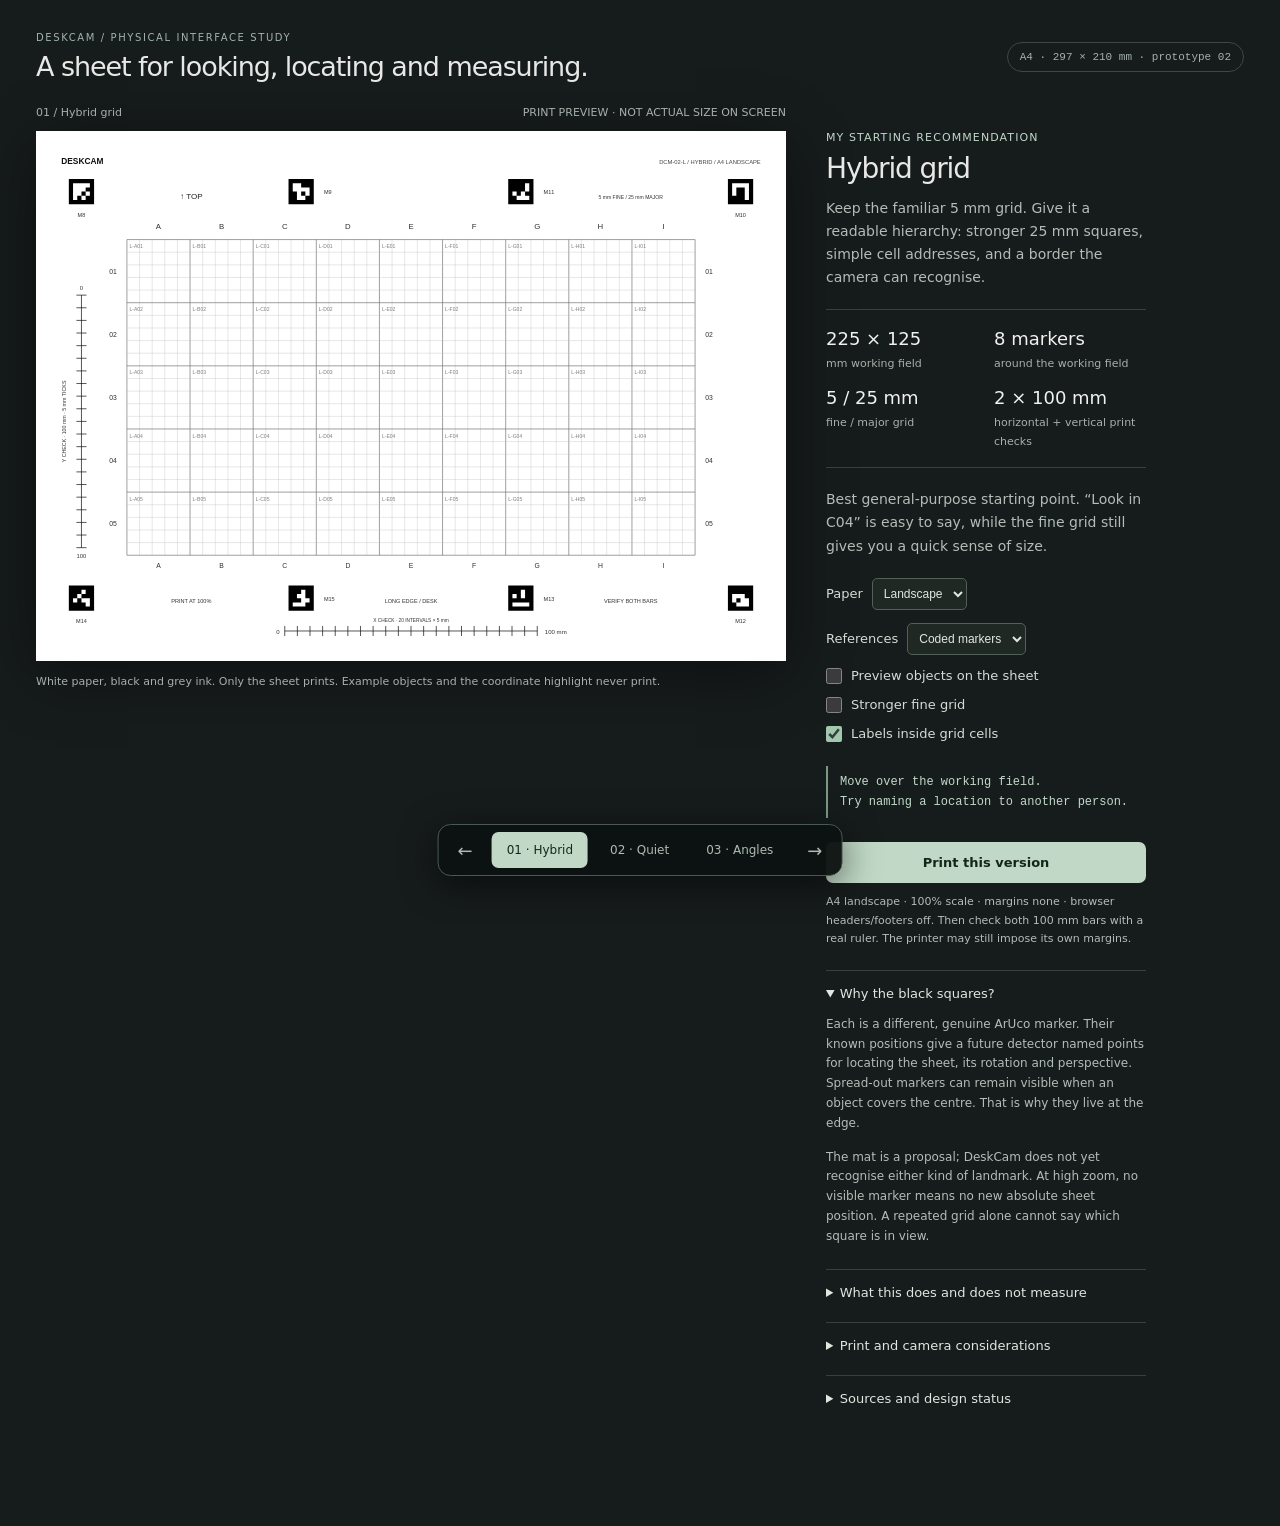
==== commit dff1ace6: "The sheet says which sheet it is Each sheet family owns an ArUco id block: portrait keeps 0-7, lands" ====
--- a/explainer/prototype-bench-mat.html
+++ b/explainer/prototype-bench-mat.html
@@ -104,7 +104,7 @@
     </details>
     <details>
       <summary>What this does and does not measure</summary>
-      <p>Letters and numbers address 25 mm cells. Optional interior labels leave a nearby address visible in a close crop, if the object does not cover it. In the grid and quiet versions, A01 is the upper-left cell. Sheet coordinates start at the working field’s upper-left corner; x goes right and y goes down.</p>
+      <p>Letters and numbers address 25 mm cells. Optional interior labels leave a nearby address visible in a close crop, if the object does not cover it. In the grid and quiet versions, P-A01 or L-A01 is the upper-left cell; the letter is the sheet, P for portrait and L for landscape. Every marker sits outside the working field, so a close crop of a part contains none of them: measured, at a 60 mm frame width no marker arrangement around the field is visible at all, while at 150 mm about 45% of positions see one. The prefixed cell address is what identifies the sheet at the zoom where the markers have gone. Sheet coordinates start at the working field’s upper-left corner; x goes right and y goes down.</p>
       <p>The angle version uses 0° up, increasing clockwise. Read angles with the part aligned to the centre, or after correcting the camera view to the paper plane.</p>
       <p>Scale applies to the paper plane. A raised component’s top is closer to the camera, so its apparent size is different. Lens calibration is a separate job; this is not a replacement for a calibration board.</p>
     </details>
@@ -116,7 +116,7 @@
     </details>
     <details>
       <summary>Sources and design status</summary>
-      <p>The geometry and line weights are design proposals, pending a real home-printer and camera trial. In coded mode, marker patterns are generated from OpenCV’s DICT_4X4_50, IDs 0–7, with 16 mm black outer squares and a 3 mm white surround.</p>
+      <p>The geometry and line weights are design proposals, pending a real home-printer and camera trial. In coded mode, marker patterns are generated from OpenCV’s DICT_4X4_50 with 10 mm black outer squares and a 3 mm white surround. Each sheet family owns an id block, portrait 0–7 and landscape 8–15, so a single decoded marker names the sheet, its orientation and therefore its nominal marker size and grid pitch. That also catches a wrong-scale print: measure a marker and compare it with the 10 mm the id block declares.</p>
       <p><a href="https://docs.opencv.org/4.x/db/da9/tutorial_aruco_board_detection.html">OpenCV: marker boards and partial visibility</a><br><a href="https://docs.opencv.org/4.x/da/d13/tutorial_aruco_calibration.html">OpenCV: ArUco / ChArUco calibration</a><br><a href="https://helpx.adobe.com/acrobat/desktop/print-documents/set-up-and-print-pdfs/page-size.html">Adobe: actual-size printing</a></p>
     </details>
   </aside>
@@ -148,13 +148,24 @@
 document.getElementById('print-orientation').textContent='A4 '+(landscape?'landscape':'portrait');
 // Generated with cv2.aruco.generateImageMarker(DICT_4X4_50, id, 6).
 // Each string is one row of six modules, including the one-module black border.
-const markerBits = [["111111", "101001", "110101", "111001", "111011", "111111"], ["111111", "111111", "100001", "101101", "101011", "111111"], ["111111", "111001", "111001", "111011", "100101", "111111"], ["111111", "101101", "101101", "110111", "110011", "111111"], ["111111", "110101", "110111", "101101", "100011", "111111"], ["111111", "110001", "101101", "100111", "100101", "111111"], ["111111", "101101", "100011", "111011", "100011", "111111"], ["111111", "100111", "110111", "100001", "111011", "111111"]];
+// Generated with cv2.aruco.generateImageMarker(DICT_4X4_50, id, 6) for ids 0-15 and
+// round-tripped through the detector. Portrait uses 0-7, landscape 8-15, so one marker
+// identifies the sheet.
+const markerBits = [["111111", "101001", "110101", "111001", "111011", "111111"], ["111111", "111111", "100001", "101101", "101011", "111111"], ["111111", "111001", "111001", "111011", "100101", "111111"], ["111111", "101101", "101101", "110111", "110011", "111111"], ["111111", "110101", "110111", "101101", "100011", "111111"], ["111111", "110001", "101101", "100111", "100101", "111111"], ["111111", "101101", "100011", "111011", "100011", "111111"], ["111111", "100111", "110111", "100001", "111011", "111111"], ["111111", "100001", "100011", "100101", "101011", "111111"], ["111111", "100111", "100001", "110101", "110011", "111111"], ["111111", "100001", "101101", "101101", "111101", "111111"], ["111111", "111101", "111101", "101011", "110001", "111111"], ["111111", "111111", "100011", "101001", "110001", "111111"], ["111111", "111011", "101011", "111111", "100001", "111111"], ["111111", "111011", "110111", "101001", "111101", "111111"], ["111111", "111011", "110011", "111001", "100011", "111111"]];
+const sheetTag = landscape?'L':'P';
+const idBase = landscape?8:0;
+// One number sets the marker size; the quiet zone and the label offsets follow it. 10 mm is
+// the simulation's floor for the binding case (a live preview with the sheet filling half
+// the frame), where 16 mm was about twice what is needed.
+const MARK = 10, QUIET = 3, HALF = MARK/2, PAD = HALF + QUIET;
 const markerCentres = landscape?[[18,24],[105,24],[279,24],[192,24],[279,185],[192,185],[18,185],[105,185]]:[[18,26],[105,26],[192,26],[192,125],[192,268],[105,268],[18,268],[18,125]];
 // A future detector can use this explicit geometry; nothing is inferred from screen pixels.
 window.DeskcamMat = {
   revision:landscape?'DCM-02-L':'DCM-01', units:'mm', dictionary:'DICT_4X4_50', page:pageSize, field,
-  markerSize:16, quietZone:3,
-  codedMarkers:markerCentres.map(([x,y], id) => ({id, corners:[[x-8,y-8],[x+8,y-8],[x+8,y+8],[x-8,y+8]]}))
+  sheetTag, markerSize:MARK, quietZone:QUIET,
+  markerIds:markerCentres.map((_,i) => idBase+i),
+  codedMarkers:markerCentres.map(([x,y], i) => ({id:idBase+i,
+    corners:[[x-HALF,y-HALF],[x+HALF,y-HALF],[x+HALF,y+HALF],[x-HALF,y+HALF]]}))
 };
 const variants = {
   hybrid:{name:'Hybrid grid', label:'01 / Hybrid grid', recommendation:'My starting recommendation',
@@ -213,17 +224,18 @@
     });
     return;
   }
-  markerCentres.forEach(([x,y],id) => {
+  markerCentres.forEach(([x,y],i) => {
+    const id=idBase+i;
     const g=el('g',{'data-marker-id':id});
-    el('rect',{x:x-11,y:y-11,width:22,height:22,fill:'white'},'',g);
+    el('rect',{x:x-PAD,y:y-PAD,width:PAD*2,height:PAD*2,fill:'white'},'',g);
     // A single black compound path prevents hairline seams between black modules.
     let d='';
     markerBits[id].forEach((row,r)=>[...row].forEach((bit,c)=>{
       if(bit==='1') d+=`M${c} ${r}h1v1h-1z`;
     }));
-    el('path',{d,fill:'#000',transform:`translate(${x-8} ${y-8}) scale(${16/6})`},'',g);
-    if(id===1||id===5||(landscape&&(id===3||id===7))) text(x+12,y+1,`M${id}`,2.2,'start','#333',g);
-    else text(x,y+13,`M${id}`,2.2,'middle','#333',g);
+    el('path',{d,fill:'#000',transform:`translate(${x-HALF} ${y-HALF}) scale(${MARK/6})`},'',g);
+    if(i===1||i===5||(landscape&&(i===3||i===7))) text(x+HALF+4,y+1,`M${id}`,2.2,'start','#333',g);
+    else text(x,y+HALF+5,`M${id}`,2.2,'middle','#333',g);
   });
 }
 function common() {
@@ -266,7 +278,7 @@
   for(let y=0;y<=field.h;y+=5) line(field.x,field.y+y,field.x+field.w,field.y+y,y%25===0?'#777':fine,y%25===0 ? .28 : width);
   if(document.getElementById('cellnames').checked) {
     for(let row=0;row<rows;row++) for(let col=0;col<cols;col++) {
-      text(field.x+1+col*25,field.y+3.4+row*25,String.fromCharCode(65+col)+String(row+1).padStart(2,'0'),2,'start','#7d7d7d');
+      text(field.x+1+col*25,field.y+3.4+row*25,`${sheetTag}-${String.fromCharCode(65+col)}${String(row+1).padStart(2,'0')}`,2,'start','#7d7d7d');
     }
   }
   addresses();
@@ -361,7 +373,7 @@
     document.getElementById('readout').textContent=`r ${rad.toFixed(1)} mm · ${angle.toFixed(0)}° clockwise from top`;
   } else {
     for(const [key,value] of Object.entries({x:field.x+c*25,y:field.y+r*25,width:25,height:25,visibility:'visible'})) highlight.setAttribute(key,value);
-    document.getElementById('readout').textContent=`${String.fromCharCode(65+c)}${String(r+1).padStart(2,'0')} · x ${x.toFixed(1)} mm · y ${y.toFixed(1)} mm`;
+    document.getElementById('readout').textContent=`${sheetTag}-${String.fromCharCode(65+c)}${String(r+1).padStart(2,'0')} · x ${x.toFixed(1)} mm · y ${y.toFixed(1)} mm`;
   }
 }
 document.querySelectorAll('[data-variant]').forEach(b=>b.addEventListener('click',()=>select(b.dataset.variant)));
